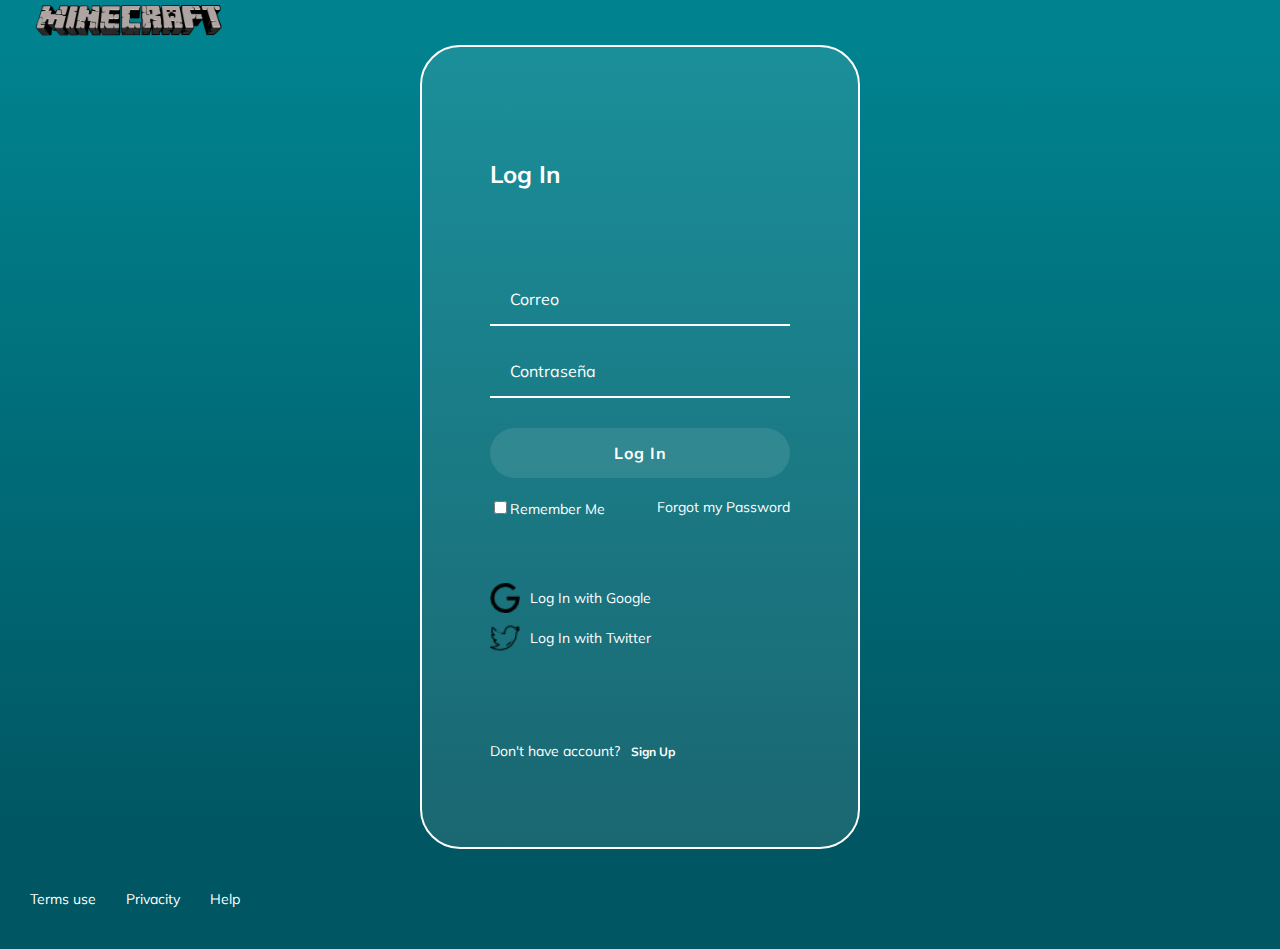
==== login.html @ 60473887 "first commit" ====
<!DOCTYPE html>
<html lang="en">
<head>
  <meta charset="UTF-8">
  <meta name="viewport" content="width=device-width, initial-scale=1.0">
  <meta http-equiv="X-UA-Compatible" content="ie=edge">
  <!-- Font -->
  <link href="https://fonts.googleapis.com/css?family=Muli&display=swap" rel="stylesheet">
  <!-- Styles -->
  <link rel="stylesheet" href="css/css_login.css">

  <!-- Title -->
  <title>Log In</title>
</head>
<body>
  <header class="header">
    <img class="header__img" src="images/hiclipart.com.png" alt="Minecraft news">
  </header>
  <section class="login">
      <section class="login__container">
        <h2>Log In</h2>
        <form class="login__container--form">
          <input class="input" type="text" placeholder="Correo">
          <input class="input" type="password" placeholder="Contraseña">
          <button class="button">Log In</button>
          <div class="login__container--remember-me">
            <label>
              <input type="checkbox" name="" id="cbox1" value="checkbos">Remember Me
            </label>
            <a href="/">Forgot my Password</a>
          </div>
        </form>
        <section class="login__container--social-media">
          <div><img src="images/icons/google.png"alt="Google">Log In with Google</div>
          <div><img src="images/icons/twitter.png" alt="Twitter">Log In with Twitter</div>
        </section>
        <p class="login__container--register">Don't have account? &nbsp;<a href="">&nbsp;Sign Up </a></p>
      </section>
  </section>
  <footer class="footer">
    <a href="/">Terms use</a>
    <a href="/">Privacity</a>
    <a href="/">Help</a>
  </footer>
</body>
</html>
---- css/css_login.css ----
body {
    margin: 0;
    font-family: 'Muli', sans-serif;
  }
  .header {
    align-items: center;
    background-color: #00838f;
    color: white;
    display: flex;
    height: 45px;
    justify-content: space-between;
    top: 0px;
    width: 100%;
  }
  .header__img {
    margin-left: 30px;
    width: 200px;
  }
  .login {
    background: linear-gradient(#00838f, #005662);
    display: flex;
    align-items: center;
    justify-content: center;
    flex-direction: column;
    padding: 0px 30px;
    min-height: calc(100vh - 200px);
  }
  .login__container {
    background-color: rgba(255, 255, 255, 0.1);
    border: 2px solid white;
    border-radius: 40px;
    color: white;
    padding: 60px 68px 40px;
    min-height: 700px;
    width: 300px;
    display: flex;
    justify-content: space-around;
    flex-direction: column;
  }
  .login__container--form {
    display: flex;
    flex-direction: column;
  }
  .login__container--form label {
    font-size: 14px;
  }
  .login__container--remember-me {
    color: white;
    display: flex;
    justify-content: space-between;
    margin-top: 10px;
  }
  .login__container--remember-me a {
    color: white;
    font-size: 14px;
    text-decoration: none;
  }
  .login__container--remember-me a:hover {
    text-decoration: underline;
  }
  .login__container--social-media > div {
    display: flex;
    align-items: center;
    font-size: 14px;
    margin-bottom: 10px;
  }
  .login__container--social-media > div > img {
      width: 30px;
      margin-right: 10px;
  }

  .login__container--register{
      font-size: 14px;
  }
  .login__container--register a{
    font-size: 12px;
    color: white;
    font-weight: bold;
    text-decoration:none;
}
.login__container--register a:hover {
    text-decoration:underline;
}

.input {
    background-color: transparent;
    border-left:0;
    border-right:0;
    border-top:0;
    border-bottom: 2px solid white;
    font-size:16px;
    font-family: 'Muli', 'sans-serif';
    margin-bottom: 20px;
    padding: 0 20px;
    outline: none;
    height: 50px;
}

::placeholder {
    color: white;
}

.button {
    background: rgba(255, 255, 255, 0.1);
    border: none;
    color: white;
    border-radius: 25px;
    cursor: pointer;
    font-size: 16px;
    font-weight: bold;
    font-family: 'Muli', 'sans-serif';
    height: 50px;
    letter-spacing: 1px;
    margin: 10px 0px;
}

.footer {
    display: flex;
    align-items: center;
    height: 100px;
    width: 100%;
    background-color: #005662;
}
.footer a{
    color: white;
    cursor: pointer;
    font-size:14px;
    padding-left: 30px;
    text-decoration: none;
}

.footer a:hover{
    text-decoration: underline;
}
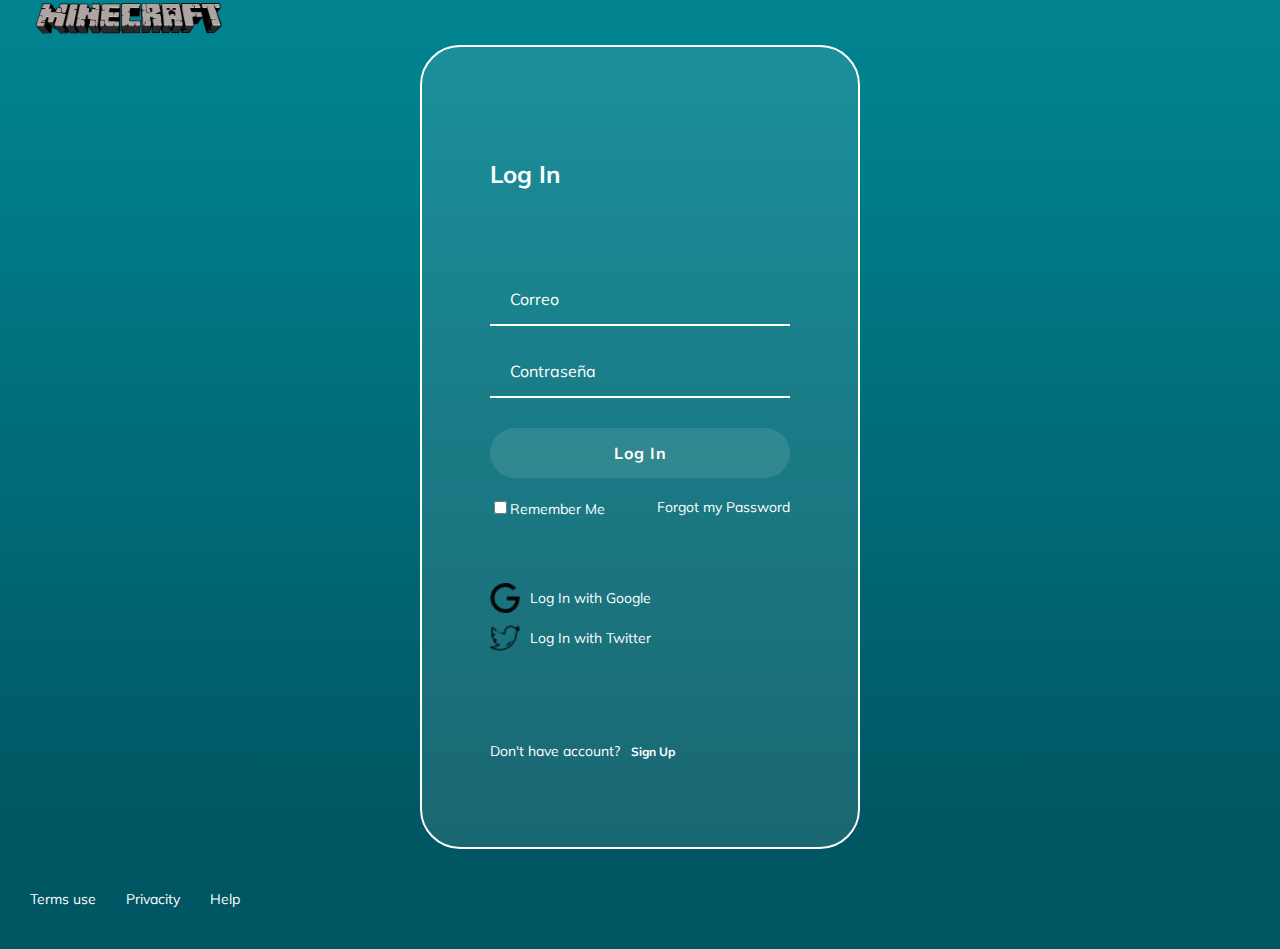
==== commit 29c70ffe: "Agregando páguina de error 404" ====
--- a/login.html
+++ b/login.html
@@ -14,7 +14,7 @@
 </head>
 <body>
   <header class="header">
-    <img class="header__img" src="images/hiclipart.com.png" alt="Minecraft news">
+    <a href="/">  <img class="header__img" src="images/hiclipart.com.png" alt="Minecraft news"></a>
   </header>
   <section class="login">
       <section class="login__container">
--- a/css/css_login.css
+++ b/css/css_login.css
@@ -133,6 +133,36 @@
     text-decoration: underline;
 }
 
+/* *** MEDIA QUERIES START*** */
+@media only screen and (max-width: 600px) {
+  .header{
+    justify-content: center;
+  }
+  .login{
+  margin-top: -2px;
+  }
+  .login__container{
+    background-color: transparent;
+    border: none;
+    padding: 0;
+    width: 100%;
+  }
+  .login__container--remember-me{
+    align-items: center;
+  }
+  .login__container--remember-melabel{
+    display: flex;
+    align-items: center
+  }
+  .footer{
+    align-items: flex-start;
+    flex-direction: column;
+    padding: 0px21px;
+    margin-top: -2px;
+    justify-content: space-evenly;
+  }
+}
+/* *** MEDIA QUERIES END*** */
 
 
 
@@ -156,4 +186,3 @@
 
 
 
-
